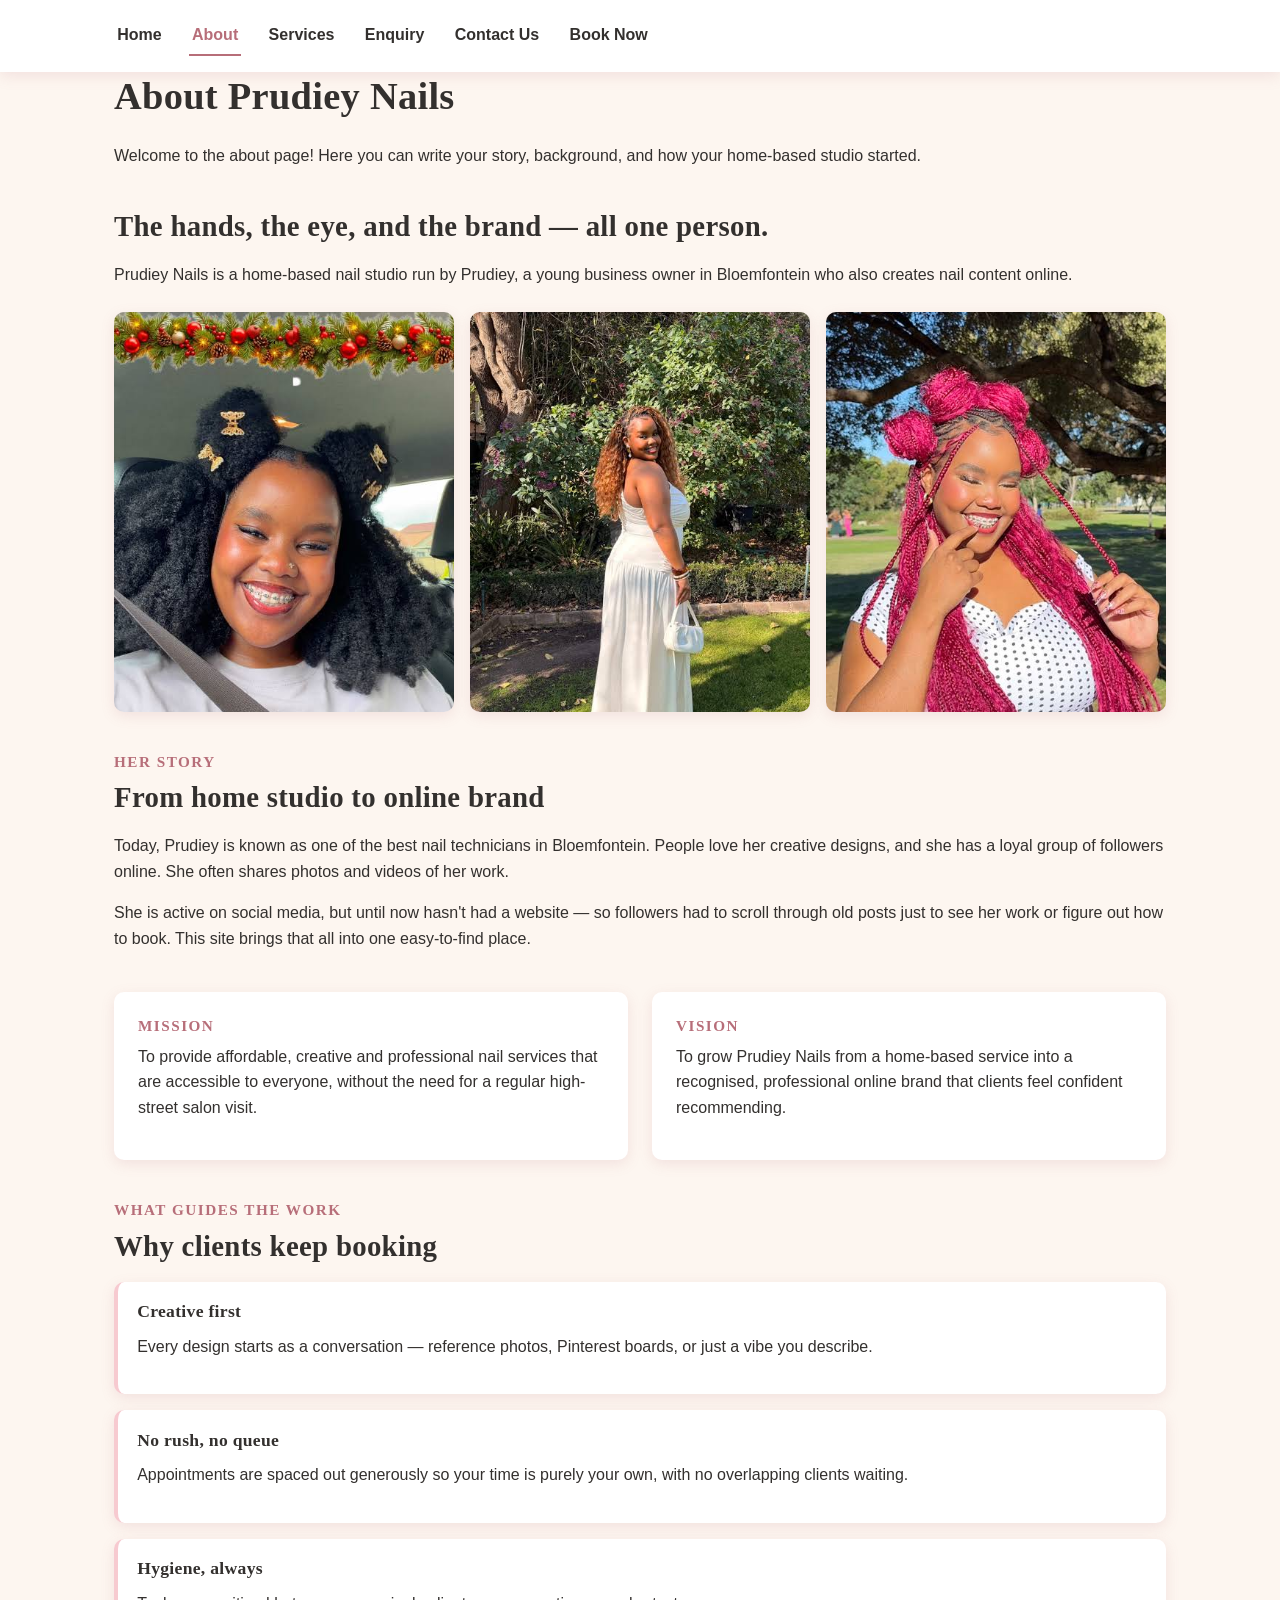
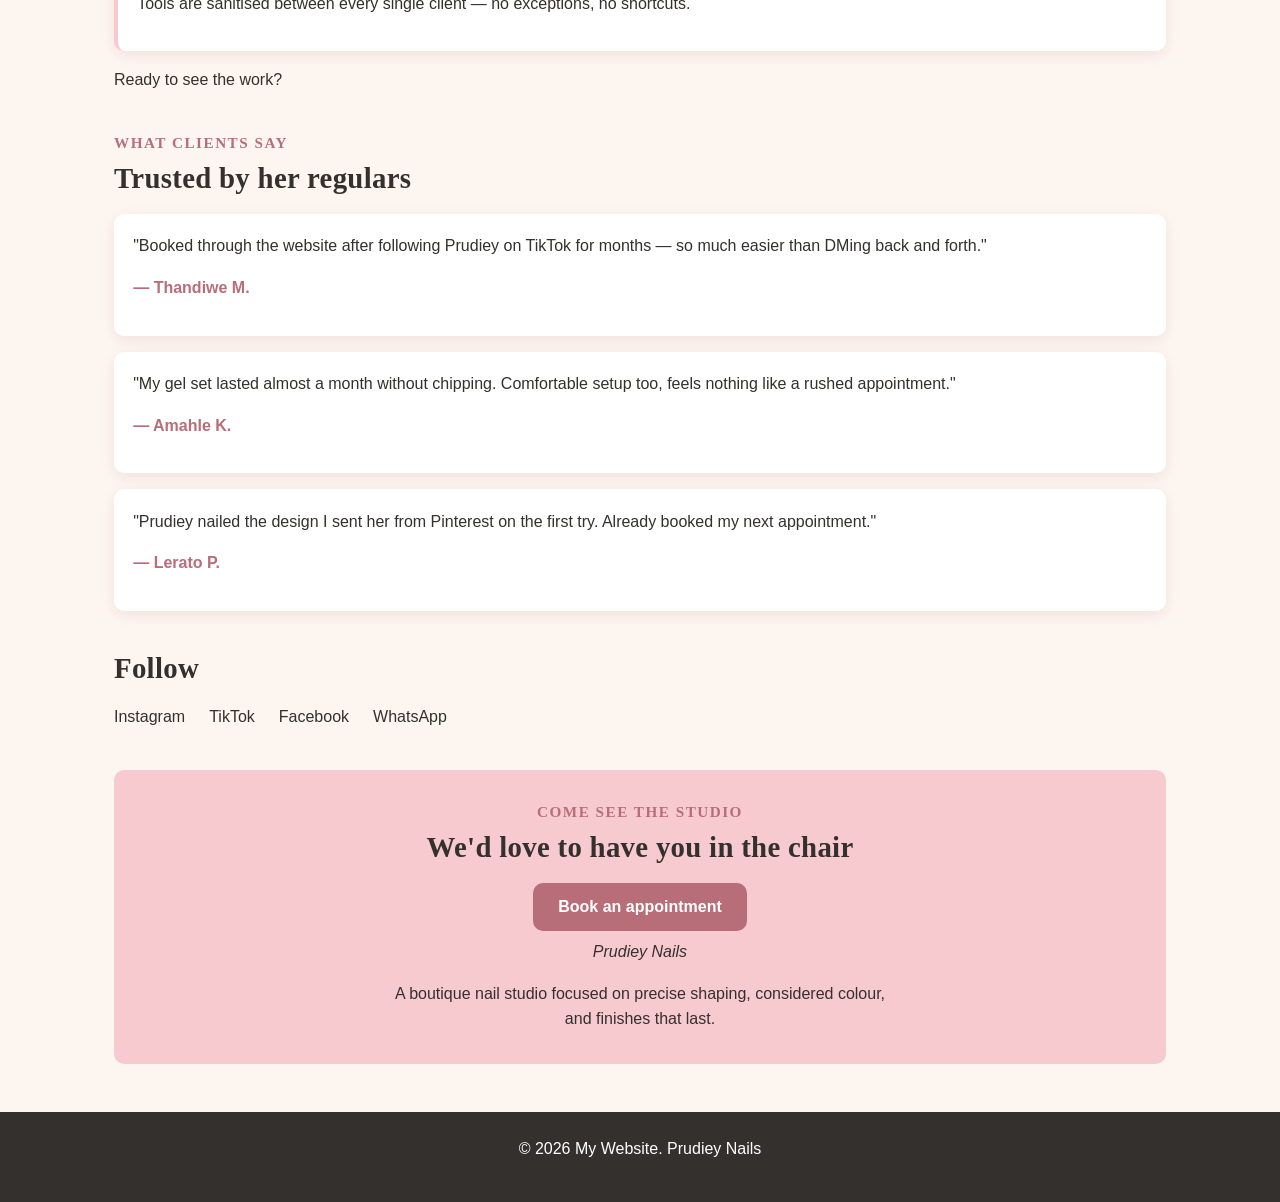
==== pages/about.html @ a1fbb533 "removed uneeded line" ====
<!DOCTYPE html>
<html lang="en">
<head>
    <meta charset="UTF-8">
    <meta name="viewport" content="width=device-width, initial-scale=1.0">
    <title>About Us - Prudiey Nails</title>
    <!-- Link to your existing style file (adjust path if your CSS is up one folder level) -->
    <link rel="stylesheet" href="../css/style.css"> 
</head>
<body>

    <header>
        <nav>
            <button id="menu-btn">Menu</button>
            <div class="nav-links" id="nav-links">
                <a href="../index.html">Home</a>
                <a href="about.html">About</a>
                <a href="services.html">Services</a>
                <a href="enquiry.html">Enquiry</a>
                <a href="contact.html">Contact Us</a>
                <a href="enquiry.html">Book Now</a>
            </div>
        </nav>
    </header>

    <main class="container">
        <section>
            <h1>About Prudiey Nails</h1>
            <p>Welcome to the about page! Here you can write your story, background, and how your home-based studio started.</p>
            <!-- Brand Introduction Header -->
            <div class="brand-intro">
                <h2>The hands, the eye, and the brand &mdash; all one person.</h2>
                <p class="intro-lead">Prudiey Nails is a home-based nail studio run by Prudiey, a young business owner 
                    in Bloemfontein who also creates nail content online.</p>
                <!-- Side-by-Side Images -->
            <!-- Three Side-by-Side Images -->
            <div class="three-image-gallery">
                <img src="../images/images (1).jpg" alt="Prudiey Nails close up portrait">
                <img src="../images/images (3).jpg" alt="Full length portrait outfit">
                <img src="../images/images (4).jpg" alt="Close-up of Prudiey's nail art design">
            </div>

            <!-- Brand Story & History -->
            <div class="brand-story">
                <h3>Her story</h3>
                <h2>From home studio to online brand</h2>
                <p>Today, Prudiey is known as one of the best nail technicians in Bloemfontein. People love her creative designs, 
                    and she has a loyal group of followers online. She often shares photos and videos of her work.</p>
                <p>She is active on social media, but until now hasn't had a website &mdash; so followers had to scroll through 
                    old posts just to see her work or figure out how to book. This site brings that all into one easy-to-find place.</p>
            </div>

            <!-- Mission and Vision Statements -->
            <div class="mission-vision">
                <div class="statement-item">
                    <h3>Mission</h3>
                    <p>To provide affordable, creative and professional nail services that are accessible to everyone, without the 
                        need for a regular high-street salon visit.</p>
                </div>
                
                <div class="statement-item">
                    <h3>Vision</h3>
                    <p>To grow Prudiey Nails from a home-based service into a recognised, professional online brand that clients 
                        feel confident recommending.</p>
                </div>
            </div>

            <!-- Work Principles & Core Values -->
            <div class="brand-values">
                <h3>What guides the work</h3>
                <h2>Why clients keep booking</h2>

                <div class="value-item">
                    <h4>Creative first</h4>
                    <p>Every design starts as a conversation &mdash; reference photos, Pinterest boards, or just a vibe you describe.</p>
                </div>

                <div class="value-item">
                    <h4>No rush, no queue</h4>
                    <p> Appointments are spaced out generously so your time is purely your own, with no overlapping clients waiting.</p>
                </div>

                <div class="value-item">
                    <h4>Hygiene, always</h4>
                    <p>Tools are sanitised between every single client &mdash; no exceptions, no shortcuts.</p>
                </div>

                <!-- Footer Navigation Link -->
                <div class="gallery-redirect">
                    <p>Ready to see the work?</p>
                </div>
            </div>
            </div>
            <!-- Testimonials Section -->
            <div class="testimonials-section">
                <h3>What clients say</h3>
                <h2>Trusted by her regulars</h2>

                <div class="review-item">
                    <p class="review-text">"Booked through the website after following Prudiey on TikTok for months &mdash; so much 
                        easier than DMing back and forth."</p>
                    <p class="review-author">&mdash; Thandiwe M.</p>
                </div>

                <div class="review-item">
                    <p class="review-text">"My gel set lasted almost a month without chipping. Comfortable setup too, feels nothing 
                        like a rushed appointment."</p>
                    <p class="review-author">&mdash; Amahle K.</p>
                </div>

                <div class="review-item">
                    <p class="review-text">"Prudiey nailed the design I sent her from Pinterest on the first try. Already booked my 
                        next appointment."</p>
                    <p class="review-author">&mdash; Lerato P.</p>
                </div>
            </div>
                <!-- Social Media Follow Section -->
            <div class="follow-section">
                <h2>Follow</h2>
                <ul>
                    <a href="https://instagram.com" target="_blank">Instagram</a>
                    <a href="https://tiktok.com" target="_blank">TikTok</a>
                    <a href="https://facebook.com" target="_blank">Facebook</a>
                    <a href="https://whatsapp.com" target="_blank">WhatsApp</a>
                </ul>
            </div>

            <!-- Studio Invitation Banner -->
            <div class="studio-invite-section">
                <h3>Come see the studio</h3>
                <h2>We'd love to have you in the chair</h2>
                <a href="enquiry.html" class="inline-link">Book an appointment</a>
                <p class="brand-signature">Prudiey Nails</p>
                <p class="studio-description">A boutique nail studio focused on precise shaping, considered colour, and finishes that 
                    last.</p>
            </div>
        </section>
    </main>

    <!-- Include your script file at the bottom to keep the menu toggle active -->
     <script src="../js/script.js"></script>
    <footer>
        <p>&copy; 2026 My Website. Prudiey Nails</p>
    </footer>
</body>
</html> 
---- css/style.css ----
/* ============================================================
   PRUDIEY NAILS — MAIN STYLESHEET
   Colour scheme: blush pink, rose gold, cream/white, charcoal
   ============================================================ */

/* ---------- CSS Reset ---------- */
*, *::before, *::after {
  box-sizing: border-box;
  margin: 0;
  padding: 0;
}

img { max-width: 100%; display: block; }
a { text-decoration: none; color: inherit; }
ul { list-style: none; }
button { font: inherit; cursor: pointer; border: none; }

/* ---------- Base / Root Variables ---------- */
:root {
  --blush-pink: #f7cad0;
  --rose-gold: #b76e79;
  --cream: #fdf6f0;
  --charcoal: #33302e;
  --white: #ffffff;

  --font-heading: 'Playfair Display', Georgia, serif;
  --font-body: 'Lato', 'Open Sans', Arial, sans-serif;

  --radius: 10px;
  --shadow-soft: 0 4px 14px rgba(183, 110, 121, 0.15);
}

body {
  font-family: var(--font-body);
  font-size: 1rem;
  line-height: 1.6;
  color: var(--charcoal);
  background-color: var(--cream);
}

h1, h2, h3, h4 {
  font-family: var(--font-heading);
  font-weight: 700;
  line-height: 1.25;
  color: var(--charcoal);
  letter-spacing: 0.3px;
  margin-bottom: 0.6em;
}

h1 { font-size: 2.4rem; }
h2 { font-size: 1.8rem; }
h3 { font-size: 1.3rem; color: var(--rose-gold); text-transform: uppercase; letter-spacing: 1.5px; font-size: 0.95rem; }
h4 { font-size: 1.1rem; }

p { margin-bottom: 1em; }

.container {
  width: 100%;
  max-width: 1100px;
  margin: 0 auto;
  padding: 0 1.5rem;
}

/* ---------- Header / Nav ---------- */
header {
  background-color: var(--white);
  box-shadow: var(--shadow-soft);
  position: sticky;
  top: 0;
  z-index: 100;
}

nav {
  display: flex;
  align-items: center;
  justify-content: space-between;
  padding: 1rem 1.5rem;
  max-width: 1100px;
  margin: 0 auto;
}

#menu-btn {
  display: none;
  background-color: var(--rose-gold);
  color: var(--white);
  padding: 0.5rem 1rem;
  border-radius: var(--radius);
}

#menu-btn:hover,
#menu-btn:focus { background-color: var(--charcoal); }

.nav-links {
  display: flex;
  gap: 1.5rem;
  flex-wrap: wrap;
}

.nav-links a {
  font-weight: 600;
  padding: 0.4rem 0.2rem;
  border-bottom: 2px solid transparent;
  transition: border-color 0.2s ease, color 0.2s ease;
}

.nav-links a:hover,
.nav-links a:focus,
.nav-links a[aria-current="page"] {
  color: var(--rose-gold);
  border-bottom-color: var(--rose-gold);
}

/* ---------- Buttons / CTAs ---------- */
.cta-btn, .cta-link, .inline-link, .contact-link, .submit-btn {
  display: inline-block;
  background-color: var(--rose-gold);
  color: var(--white);
  padding: 0.7rem 1.6rem;
  border-radius: var(--radius);
  font-weight: 600;
  transition: background-color 0.2s ease, transform 0.15s ease;
}

.cta-btn:hover, .cta-link:hover, .inline-link:hover,
.contact-link:hover, .submit-btn:hover {
  background-color: var(--charcoal);
  transform: translateY(-2px);
}

.cta-btn:active, .cta-link:active, .submit-btn:active { transform: translateY(0); }

/* ---------- Hero (index.html) ---------- */
.hero-title {
  font-size: 2.6rem;
  margin-top: 1.5rem;
}

/* ---------- Image Galleries (grid layout) ---------- */
.image-gallery,
.three-image-gallery {
  display: grid;
  grid-template-columns: repeat(3, 1fr);
  gap: 1rem;
  margin: 1.5rem 0;
}

.image-gallery img,
.three-image-gallery img {
  height: 400px; /* forces them all to be the exact same heaight */
  object-fit: cover; /* magic tricks the images perfectly without stretching them*/
  border-radius: 8px; /* Optional: gives them a nice clean rounded corner */
  border-radius: var(--radius);
  box-shadow: var(--shadow-soft);
  object-fit: cover;
  aspect-ratio: 1 / 1;
}

/* ---------- Feature / Value sections (flexbox) ---------- */
.features-section,
.brand-values {
  margin: 2.5rem 0;
}

.feature-item,
.value-item {
  background-color: var(--white);
  border-left: 4px solid var(--blush-pink);
  padding: 1.2rem;
  border-radius: var(--radius);
  margin-bottom: 1rem;
  box-shadow: var(--shadow-soft);
}

/* ---------- Booking / Studio invite banners ---------- */
.booking-cta-section,
.studio-invite-section,
.direct-contact-section {
  background-color: var(--blush-pink);
  padding: 2rem;
  border-radius: var(--radius);
  text-align: center;
  margin: 2.5rem 0;
}

.brand-signature { font-style: italic; margin-top: 0.5rem; }
.studio-description { max-width: 500px; margin: 0.5rem auto 0; }

/* ---------- About page sections ---------- */
.brand-intro, .brand-story, .mission-vision, .testimonials-section, .follow-section {
  margin: 2.5rem 0;
}

.mission-vision {
  display: grid;
  grid-template-columns: repeat(2, 1fr);
  gap: 1.5rem;
}

.statement-item {
  background-color: var(--white);
  padding: 1.5rem;
  border-radius: var(--radius);
  box-shadow: var(--shadow-soft);
}

.review-item {
  background-color: var(--white);
  padding: 1.2rem;
  border-radius: var(--radius);
  margin-bottom: 1rem;
  box-shadow: var(--shadow-soft);
}

.review-author { color: var(--rose-gold); font-weight: 600; margin-top: 0.5rem; }

.follow-section ul {
  display: flex;
  gap: 1.5rem;
  flex-wrap: wrap;
}

.follow-section a:hover { color: var(--rose-gold); }

/* ---------- Services page ---------- */
.service-category { margin-bottom: 2.5rem; }

.service-item {
  display: flex;
  justify-content: space-between;
  align-items: center;
  background-color: var(--white);
  padding: 1rem 1.2rem;
  border-radius: var(--radius);
  box-shadow: var(--shadow-soft);
  margin-bottom: 0.8rem;
  transition: transform 0.15s ease;
}

.service-item:hover { transform: translateX(4px); }

.price {
  font-weight: 700;
  color: var(--rose-gold);
  white-space: nowrap;
  margin-left: 1rem;
}

.pricing-notice {
  font-size: 0.85rem;
  color: #777;
  font-style: italic;
}

/* ---------- Contact page ---------- */
.contact-details {
  display: grid;
  grid-template-columns: repeat(3, 1fr);
  gap: 1.2rem;
  margin: 1.5rem 0 2.5rem;
}

.info-block {
  background-color: var(--white);
  padding: 1.2rem;
  border-radius: var(--radius);
  box-shadow: var(--shadow-soft);
}

.map-container {
  margin-bottom: 2rem;
}

.location-section {
  display: flex;
  flex-wrap: wrap;
  gap: 1.5rem;
}

.map-container {
  flex: 1;
  min-width: 280px;
}

.map-container iframe {
  width: 100%;
  height: 350px;
  border-radius: var(--radius);
  margin-top: 0.5rem;
}

.map-label { font-weight: 600; color: var(--rose-gold); }

/* ---------- Forms (enquiry + contact quick form) ---------- */
.enquiry-form,
.quick-form {
  background-color: var(--white);
  padding: 2rem;
  border-radius: var(--radius);
  box-shadow: var(--shadow-soft);
  max-width: 600px;
}

.form-group {
  margin-bottom: 1.2rem;
  display: flex;
  flex-direction: column;
  gap: 0.4rem;
}

.form-group label { font-weight: 600; font-size: 0.9rem; }

.form-group input,
.form-group select,
.form-group textarea {
  padding: 0.6rem 0.8rem;
  border: 1px solid #ddd;
  border-radius: 6px;
  font-family: var(--font-body);
  font-size: 1rem;
  transition: border-color 0.2s ease;
}

.form-group input:focus,
.form-group select:focus,
.form-group textarea:focus {
  outline: none;
  border-color: var(--rose-gold);
}

.form-notice {
  font-size: 0.85rem;
  color: #777;
  font-style: italic;
  margin-top: 1rem;
}

/* ---------- Footer ---------- */
footer {
  background-color: var(--charcoal);
  color: var(--white);
  text-align: center;
  padding: 1.5rem;
  margin-top: 3rem;
}

/* ============================================================
   RESPONSIVE BREAKPOINTS
   Desktop-first: styles above apply to desktop by default.
   ============================================================ */

/* ---- Tablet (max-width: 768px) ---- */
@media (max-width: 768px) {
  .container { padding: 0 1rem; }

  h1 { font-size: 2rem; }
  h2 { font-size: 1.5rem; }

  .image-gallery,
  .three-image-gallery,
  .mission-vision,
  .contact-details {
    grid-template-columns: repeat(2, 1fr);
  }

  .service-item {
    flex-direction: column;
    align-items: flex-start;
    gap: 0.4rem;
  }

  .price { margin-left: 0; }
}

/* ---- Mobile (max-width: 480px) ---- */
@media (max-width: 480px) {
  #menu-btn { display: block; }

  .nav-links {
    display: none;
    flex-direction: column;
    width: 100%;
    gap: 0;
    background-color: var(--white);
    position: absolute;
    top: 100%;
    left: 0;
    padding: 1rem 1.5rem;
    box-shadow: var(--shadow-soft);
  }

  .nav-links.open { display: flex; }

  .nav-links a { padding: 0.7rem 0; border-bottom: 1px solid #f0f0f0; }

  h1 { font-size: 1.7rem; }
  h2 { font-size: 1.3rem; }

  .image-gallery,
  .three-image-gallery,
  .mission-vision,
  .contact-details {
    grid-template-columns: 1fr;
  }

  .enquiry-form,
  .quick-form {
    padding: 1.2rem;
  }

  .booking-cta-section,
  .studio-invite-section,
  .direct-contact-section {
    padding: 1.5rem;
  }
}

/* force the image gallery grid to all neatly */
.image-gallery {
  display: flex;
  gap: 20px;
  justify-content: center;
  align-items: center;
  flex-wrap: wrap; /*allowes images to stack neatyly on smaller mobile screens*/
}

/*forces all images/pictures to be the exact same size and crop cleanly*/
.image-gallery img,
.image-gallery picture img {
  width: 100%;
  max-width: 300px;  /*sets a uniform maximum width for each card*/
  height: 400px; /* forces them all to be the exact same heaight */
  object-fit: cover; /* magic tricks the images perfectly without stretching them*/
  border-radius: 8px; /* Optional: gives them a nice clean rounded corner */
}
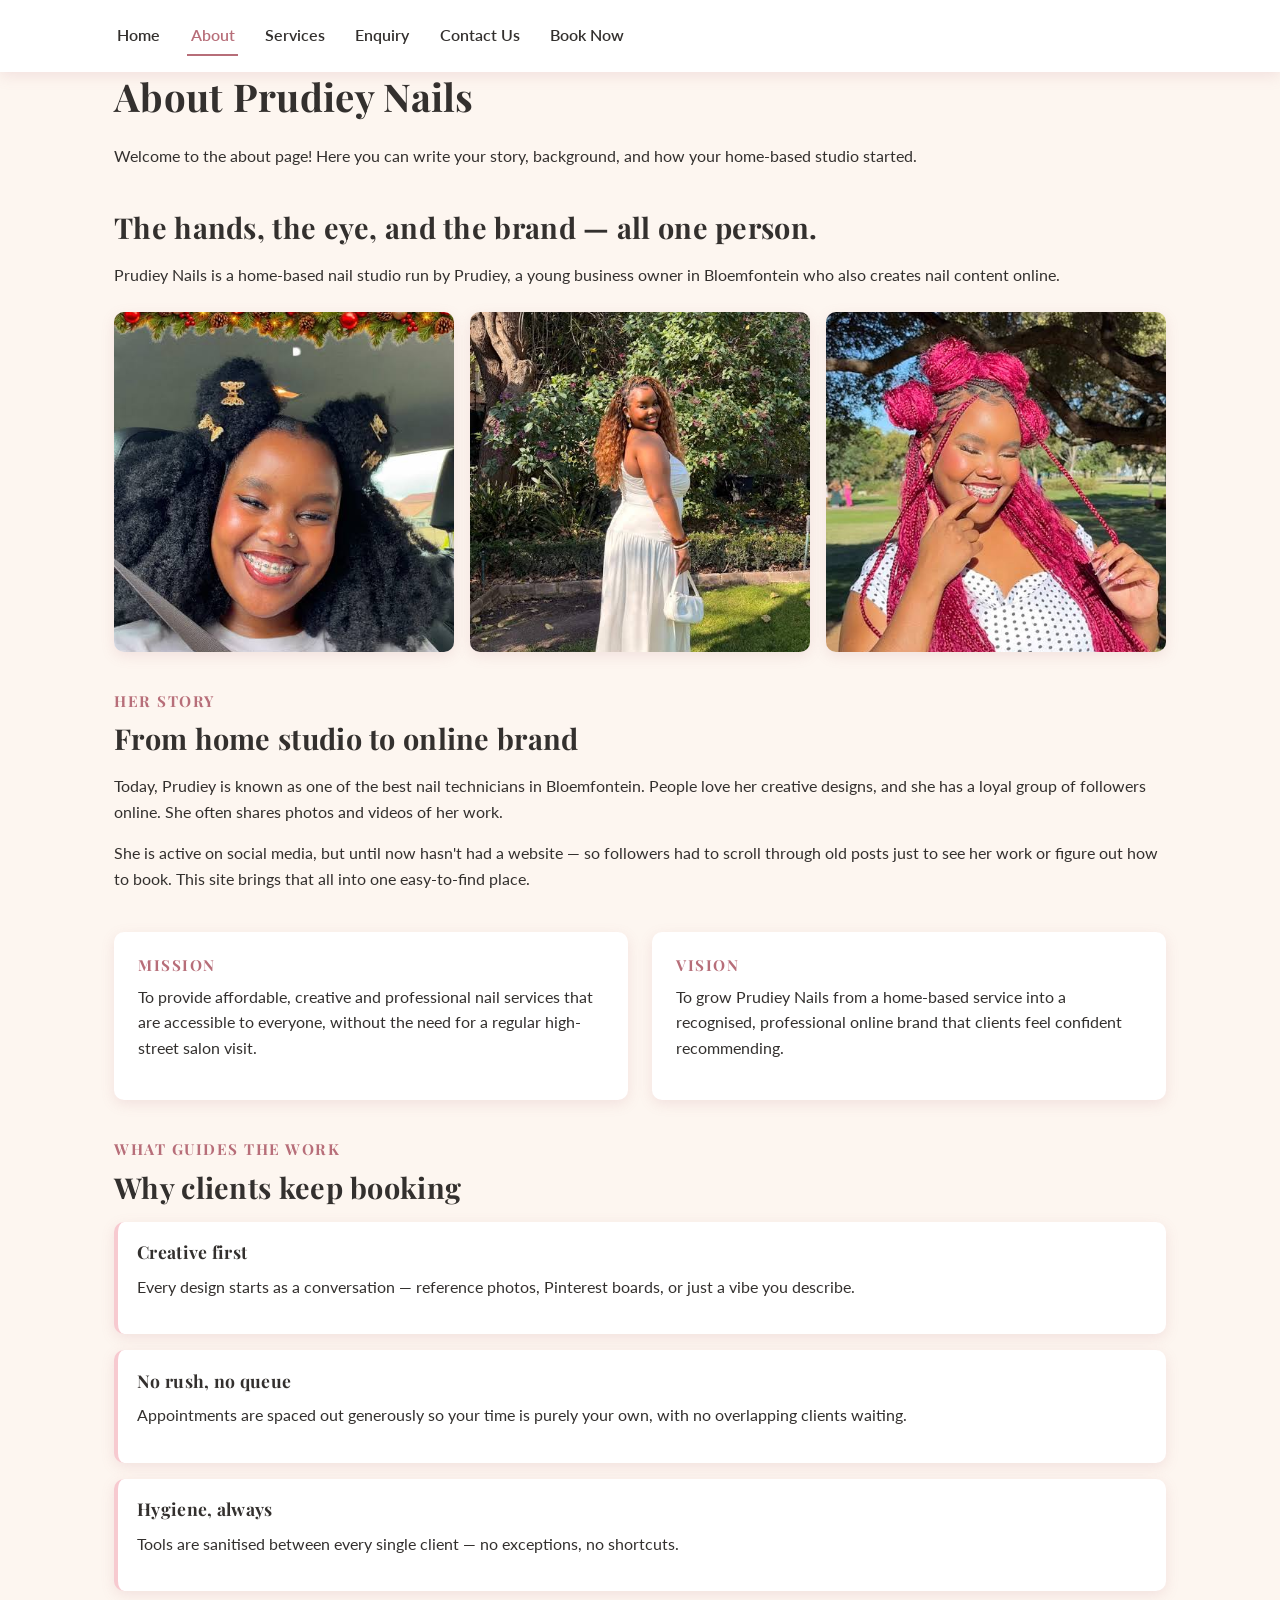
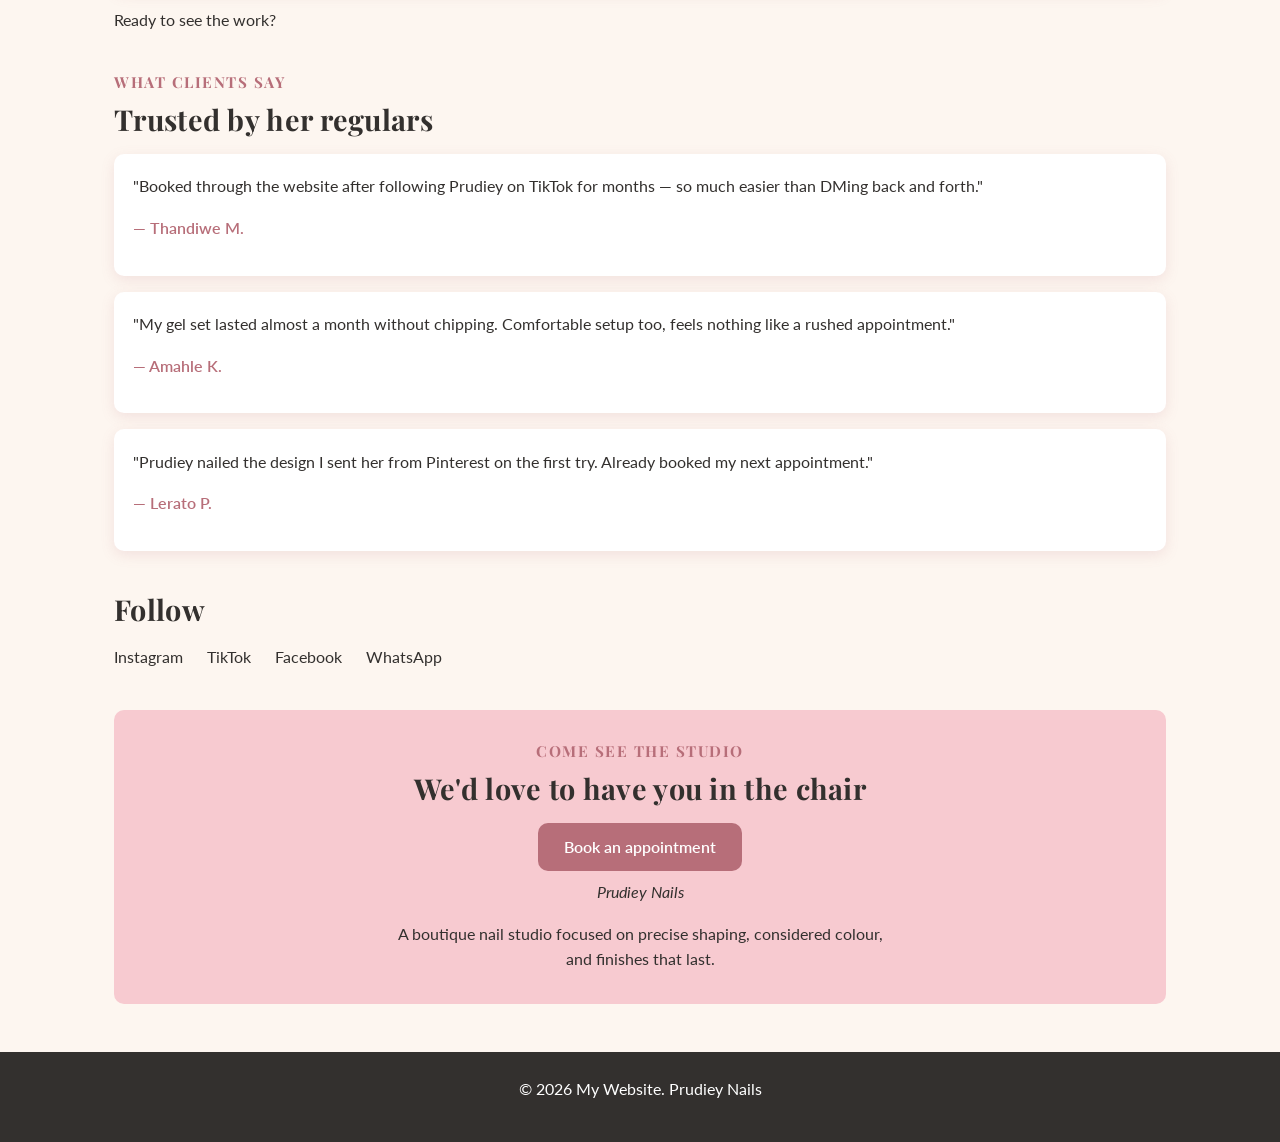
==== commit bc6396ef: "Add optimised title tags, meta descriptions and meta keywords to all pages" ====
--- a/pages/about.html
+++ b/pages/about.html
@@ -3,7 +3,9 @@
 <head>
     <meta charset="UTF-8">
     <meta name="viewport" content="width=device-width, initial-scale=1.0">
-    <title>About Us - Prudiey Nails</title>
+    <title>About Prudiey Nails | Bloemfontein Nail Technician</title>
+    <meta name="description" content="Meet Prudiey, the Bloemfontein nail technician behind Prudiey Nails. Read her story, mission, values and what clients say about her creative nail work.">
+    <meta name="keywords" content="about Prudiey Nails, Bloemfontein nail technician, home-based nail studio, nail technician reviews, nail art">
     <!-- Link to your existing style file (adjust path if your CSS is up one folder level) -->
     <link rel="stylesheet" href="../css/style.css"> 
 </head>
--- a/css/style.css
+++ b/css/style.css
@@ -1,3 +1,4 @@
+@import url('https://fonts.googleapis.com/css2?family=Lato:wght@400;700&family=Playfair+Display:wght@700&display=swap');
 /* ============================================================
    PRUDIEY NAILS — MAIN STYLESHEET
    Colour scheme: blush pink, rose gold, cream/white, charcoal
@@ -136,7 +137,6 @@
 }
 
 /* ---------- Image Galleries (grid layout) ---------- */
-.image-gallery,
 .three-image-gallery {
   display: grid;
   grid-template-columns: repeat(3, 1fr);
@@ -144,11 +144,7 @@
   margin: 1.5rem 0;
 }
 
-.image-gallery img,
 .three-image-gallery img {
-  height: 400px; /* forces them all to be the exact same heaight */
-  object-fit: cover; /* magic tricks the images perfectly without stretching them*/
-  border-radius: 8px; /* Optional: gives them a nice clean rounded corner */
   border-radius: var(--radius);
   box-shadow: var(--shadow-soft);
   object-fit: cover;
@@ -264,28 +260,6 @@
   padding: 1.2rem;
   border-radius: var(--radius);
   box-shadow: var(--shadow-soft);
-}
-
-.map-container {
-  margin-bottom: 2rem;
-}
-
-.location-section {
-  display: flex;
-  flex-wrap: wrap;
-  gap: 1.5rem;
-}
-
-.map-container {
-  flex: 1;
-  min-width: 280px;
-}
-
-.map-container iframe {
-  width: 100%;
-  height: 350px;
-  border-radius: var(--radius);
-  margin-top: 0.5rem;
 }
 
 .map-label { font-weight: 600; color: var(--rose-gold); }
@@ -342,77 +316,54 @@
   padding: 1.5rem;
   margin-top: 3rem;
 }
+/* ---------- Form validation messages ---------- */
+.field-error {
+  margin: 0;
+  font-size: 0.85rem;
+  font-weight: 600;
+  color: #b3261e;
+}
+
+.form-group input[aria-invalid="true"],
+.form-group select[aria-invalid="true"],
+.form-group textarea[aria-invalid="true"] {
+  border-color: #b3261e;
+}
+/* ---------- Button while a form is sending ---------- */
+.submit-btn:disabled {
+  opacity: 0.6;
+  cursor: not-allowed;
+  transform: none;
+}
+/* ---------- Services search, filter and sort ---------- */
+.service-controls {
+  display: grid;
+  grid-template-columns: 2fr 1fr 1fr;
+  gap: 1rem;
+  background-color: var(--white);
+  padding: 1.2rem;
+  border-radius: var(--radius);
+  box-shadow: var(--shadow-soft);
+  margin-bottom: 1rem;
+}
+
+.service-controls .form-group { margin-bottom: 0; }
+
+.service-status {
+  font-size: 0.9rem;
+  font-style: italic;
+  color: #777;
+  margin-bottom: 1.5rem;
+}
+
+/* display:flex on .service-item would otherwise override the hidden attribute */
+.service-item[hidden],
+.service-category[hidden] { display: none; }
 
 /* ============================================================
    RESPONSIVE BREAKPOINTS
    Desktop-first: styles above apply to desktop by default.
    ============================================================ */
-
-/* ---- Tablet (max-width: 768px) ---- */
-@media (max-width: 768px) {
-  .container { padding: 0 1rem; }
-
-  h1 { font-size: 2rem; }
-  h2 { font-size: 1.5rem; }
-
-  .image-gallery,
-  .three-image-gallery,
-  .mission-vision,
-  .contact-details {
-    grid-template-columns: repeat(2, 1fr);
-  }
-
-  .service-item {
-    flex-direction: column;
-    align-items: flex-start;
-    gap: 0.4rem;
-  }
-
-  .price { margin-left: 0; }
-}
-
-/* ---- Mobile (max-width: 480px) ---- */
-@media (max-width: 480px) {
-  #menu-btn { display: block; }
-
-  .nav-links {
-    display: none;
-    flex-direction: column;
-    width: 100%;
-    gap: 0;
-    background-color: var(--white);
-    position: absolute;
-    top: 100%;
-    left: 0;
-    padding: 1rem 1.5rem;
-    box-shadow: var(--shadow-soft);
-  }
-
-  .nav-links.open { display: flex; }
-
-  .nav-links a { padding: 0.7rem 0; border-bottom: 1px solid #f0f0f0; }
-
-  h1 { font-size: 1.7rem; }
-  h2 { font-size: 1.3rem; }
-
-  .image-gallery,
-  .three-image-gallery,
-  .mission-vision,
-  .contact-details {
-    grid-template-columns: 1fr;
-  }
-
-  .enquiry-form,
-  .quick-form {
-    padding: 1.2rem;
-  }
-
-  .booking-cta-section,
-  .studio-invite-section,
-  .direct-contact-section {
-    padding: 1.5rem;
-  }
-}
 
 /* force the image gallery grid to all neatly */
 .image-gallery {
@@ -431,4 +382,145 @@
   height: 400px; /* forces them all to be the exact same heaight */
   object-fit: cover; /* magic tricks the images perfectly without stretching them*/
   border-radius: 8px; /* Optional: gives them a nice clean rounded corner */
+}
+
+.booking-response {
+  background-color: var(--white);
+  border-left: 4px solid var(--rose-gold);
+  border-radius: var(--radius);
+  padding: 1.2rem;
+  margin-top: 1rem;
+  box-shadow: var(--shadow-soft);
+}
+
+.booking-response p {
+  margin-bottom: 0.5rem;
+}
+
+.booking-response p:last-child {
+  margin-bottom: 0;
+}
+
+.site-title { font-family: var(--font-heading); font-weight: 700; font-size: 1.4rem; text-align: center; padding-top: 0.8rem; margin-bottom: 0; }
+.info-block h2 { font-family: var(--font-heading); font-size: 1.1rem; margin-bottom: 0.4em; }
+
+/* ---------- Gallery lightbox ---------- */
+.image-gallery img,
+.three-image-gallery img { cursor: zoom-in; }
+
+.lightbox {
+  position: fixed;
+  inset: 0;
+  display: flex;
+  align-items: center;
+  justify-content: center;
+  padding: 1.5rem;
+  background-color: rgba(51, 48, 46, 0.9);
+  z-index: 200;
+  animation: lightbox-fade 0.25s ease;
+}
+
+/* display:flex above would otherwise override the hidden attribute */
+.lightbox[hidden] { display: none; }
+
+.lightbox img {
+  max-width: 100%;
+  max-height: 90vh;
+  width: auto;
+  height: auto;
+  border-radius: var(--radius);
+  box-shadow: var(--shadow-soft);
+}
+
+.lightbox-close {
+  position: absolute;
+  top: 1rem;
+  right: 1.2rem;
+  width: 2.5rem;
+  height: 2.5rem;
+  font-size: 1.6rem;
+  line-height: 1;
+  color: var(--white);
+  background-color: var(--rose-gold);
+  border-radius: 50%;
+  transition: background-color 0.2s ease;
+}
+
+.lightbox-close:hover,
+.lightbox-close:focus { background-color: var(--charcoal); }
+
+@keyframes lightbox-fade {
+  from { opacity: 0; }
+  to   { opacity: 1; }
+}
+/* ---------- Interactive service-area map ---------- */
+.service-map {
+  position: relative;
+  z-index: 0; /* keeps the map's layers underneath the sticky header */
+  width: 100%;
+  height: 400px;
+  margin-bottom: 1.5rem;
+  border-radius: var(--radius);
+  box-shadow: var(--shadow-soft);
+}
+
+.service-map[hidden] { display: none; }
+
+.map-controls {
+  display: flex;
+  flex-wrap: wrap;
+  gap: 0.6rem;
+  margin: 1rem 0;
+}
+
+/* ============================================================
+   RESPONSIVE BREAKPOINTS (must stay at the bottom of the file)
+   ============================================================ */
+
+/* Tablet: 768px and below */
+@media (max-width: 768px) {
+  #menu-btn { display: block; }
+
+  nav { flex-wrap: wrap; }
+
+  .nav-links {
+    display: none;
+    flex-direction: column;
+    width: 100%;
+    gap: 0.5rem;
+    padding-top: 1rem;
+  }
+
+  .nav-links.open { display: flex; }
+
+  .contact-details,
+  .three-image-gallery { grid-template-columns: repeat(2, 1fr); }
+
+  .mission-vision { grid-template-columns: 1fr; }
+
+  iframe { width: 100%; height: 300px; }
+  .service-controls { grid-template-columns: 1fr; }
+}
+
+/* Mobile: 480px and below */
+@media (max-width: 480px) {
+  h1, .hero-title { font-size: 1.8rem; }
+  h2 { font-size: 1.4rem; }
+
+  .contact-details,
+  .three-image-gallery { grid-template-columns: 1fr; }
+
+  .service-item {
+    flex-direction: column;
+    align-items: flex-start;
+    gap: 0.4rem;
+  }
+  .price { margin-left: 0; }
+
+  .enquiry-form,
+  .quick-form,
+  .booking-cta-section,
+  .studio-invite-section,
+  .direct-contact-section { padding: 1.2rem; }
+  .service-map { height: 300px; }
 }
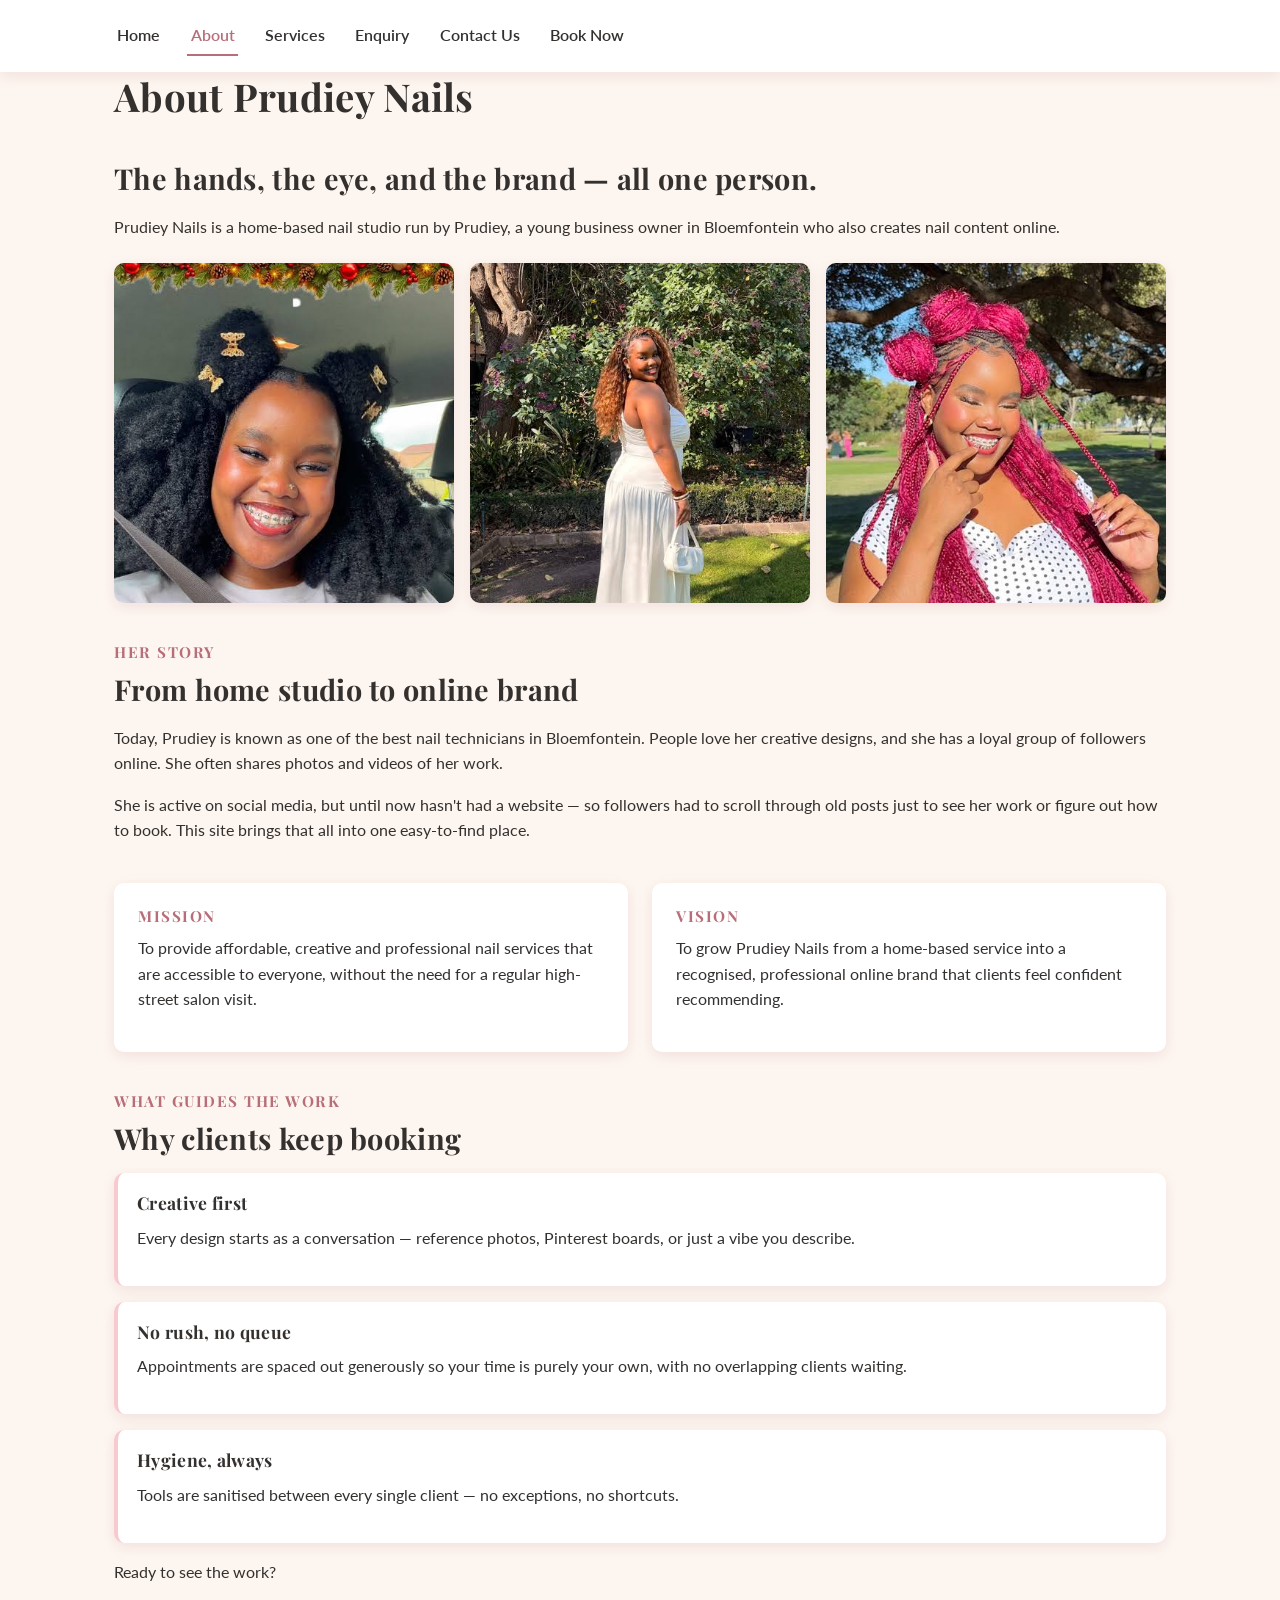
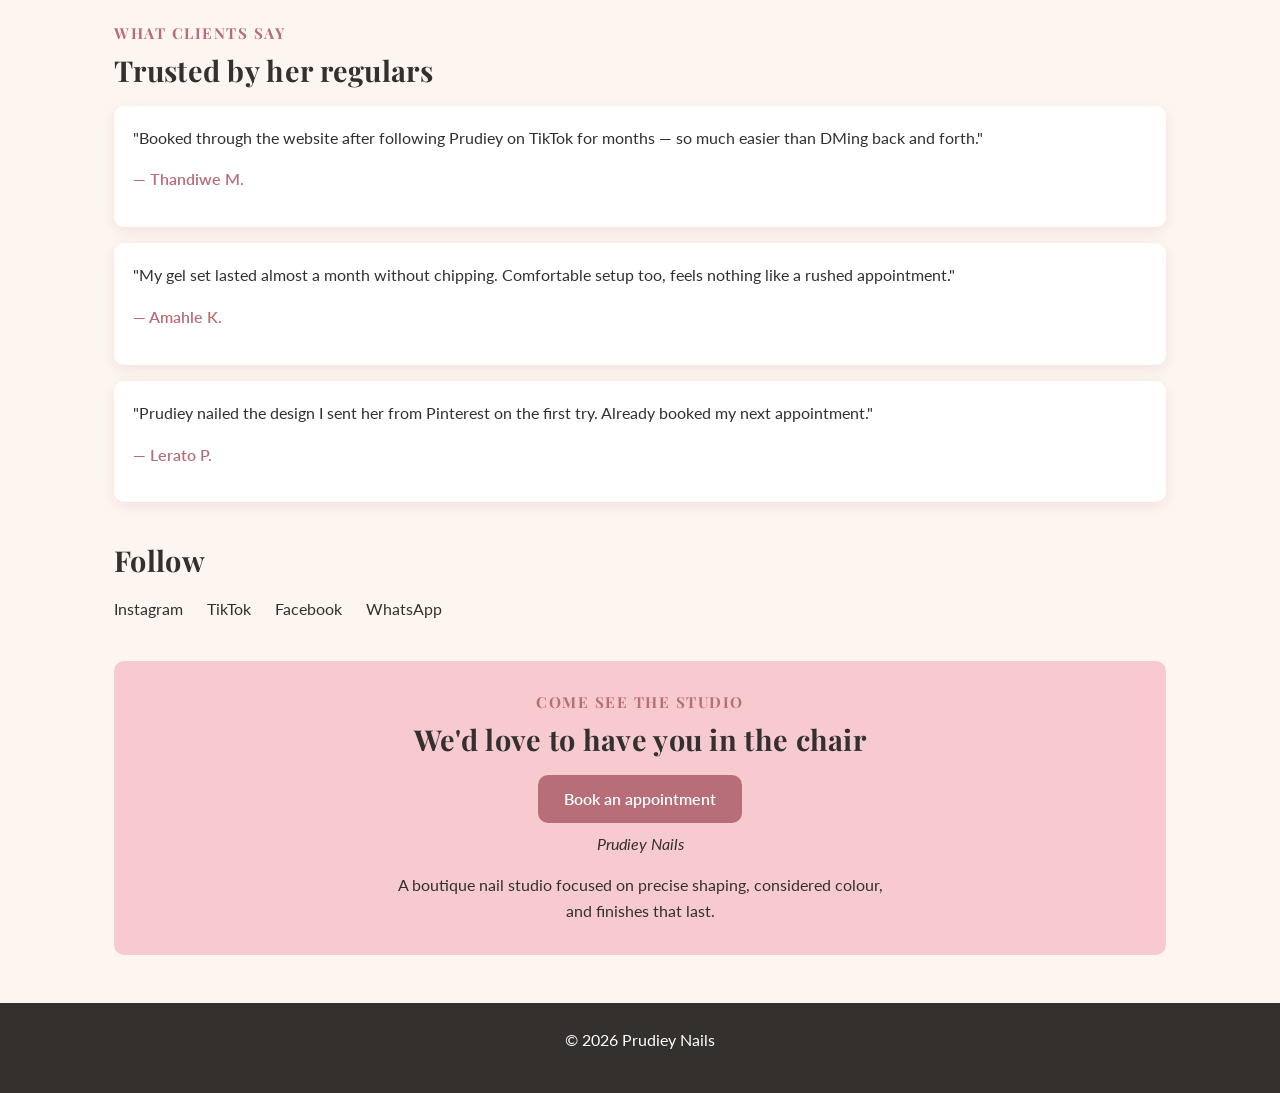
==== commit e6c50a8c: "Remove placeholder text, standardise footers and fix enquiry notice wording" ====
--- a/pages/about.html
+++ b/pages/about.html
@@ -28,7 +28,6 @@
     <main class="container">
         <section>
             <h1>About Prudiey Nails</h1>
-            <p>Welcome to the about page! Here you can write your story, background, and how your home-based studio started.</p>
             <!-- Brand Introduction Header -->
             <div class="brand-intro">
                 <h2>The hands, the eye, and the brand &mdash; all one person.</h2>
@@ -37,9 +36,9 @@
                 <!-- Side-by-Side Images -->
             <!-- Three Side-by-Side Images -->
             <div class="three-image-gallery">
-                <img src="../images/images (1).jpg" alt="Prudiey Nails close up portrait">
-                <img src="../images/images (3).jpg" alt="Full length portrait outfit">
-                <img src="../images/images (4).jpg" alt="Close-up of Prudiey's nail art design">
+                <img loading="lazy" src="../images/images (1).jpg" alt="Prudiey Nails close up portrait">
+                <img loading="lazy" src="../images/images (3).jpg" alt="Full length portrait outfit">
+                <img loading="lazy" src="../images/images (4).jpg" alt="Close-up of Prudiey's nail art design">
             </div>
 
             <!-- Brand Story & History -->
@@ -116,14 +115,14 @@
                     <p class="review-author">&mdash; Lerato P.</p>
                 </div>
             </div>
-                <!-- Social Media Follow Section -->
+            <!-- Social Media Follow Section -->
             <div class="follow-section">
                 <h2>Follow</h2>
                 <ul>
-                    <a href="https://instagram.com" target="_blank">Instagram</a>
-                    <a href="https://tiktok.com" target="_blank">TikTok</a>
-                    <a href="https://facebook.com" target="_blank">Facebook</a>
-                    <a href="https://whatsapp.com" target="_blank">WhatsApp</a>
+                    <li><a href="https://instagram.com" target="_blank" rel="noopener noreferrer">Instagram</a></li>
+                    <li><a href="https://tiktok.com" target="_blank" rel="noopener noreferrer">TikTok</a></li>
+                    <li><a href="https://facebook.com" target="_blank" rel="noopener noreferrer">Facebook</a></li>
+                    <li><a href="https://whatsapp.com" target="_blank" rel="noopener noreferrer">WhatsApp</a></li>
                 </ul>
             </div>
 
@@ -139,10 +138,10 @@
         </section>
     </main>
 
-    <!-- Include your script file at the bottom to keep the menu toggle active -->
-     <script src="../js/script.js"></script>
     <footer>
-        <p>&copy; 2026 My Website. Prudiey Nails</p>
+        <p>&copy; 2026 Prudiey Nails</p>
     </footer>
+
+    <script src="../js/script.js"></script>
 </body>
 </html> 
--- a/css/style.css
+++ b/css/style.css
@@ -473,6 +473,52 @@
   margin: 1rem 0;
 }
 
+/* ---------- Service details modal ---------- */
+.service-item { cursor: pointer; }
+
+.service-item:focus-visible {
+  outline: 2px solid var(--rose-gold);
+  outline-offset: 2px;
+}
+
+.service-modal {
+  position: fixed;
+  inset: 0;
+  display: flex;
+  align-items: center;
+  justify-content: center;
+  padding: 1.5rem;
+  background-color: rgba(51, 48, 46, 0.6);
+  z-index: 200;
+  animation: lightbox-fade 0.25s ease;
+}
+
+/* display:flex would otherwise override the hidden attribute */
+.service-modal[hidden] { display: none; }
+
+.service-modal-box {
+  position: relative;
+  width: 100%;
+  max-width: 440px;
+  padding: 2rem;
+  background-color: var(--cream);
+  border-radius: var(--radius);
+  box-shadow: var(--shadow-soft);
+  text-align: center;
+  animation: modal-rise 0.3s ease;
+}
+
+.modal-price {
+  font-size: 1.3rem;
+  font-weight: 700;
+  color: var(--rose-gold);
+}
+
+@keyframes modal-rise {
+  from { opacity: 0; transform: translateY(20px); }
+  to   { opacity: 1; transform: translateY(0); }
+}
+
 /* ============================================================
    RESPONSIVE BREAKPOINTS (must stay at the bottom of the file)
    ============================================================ */
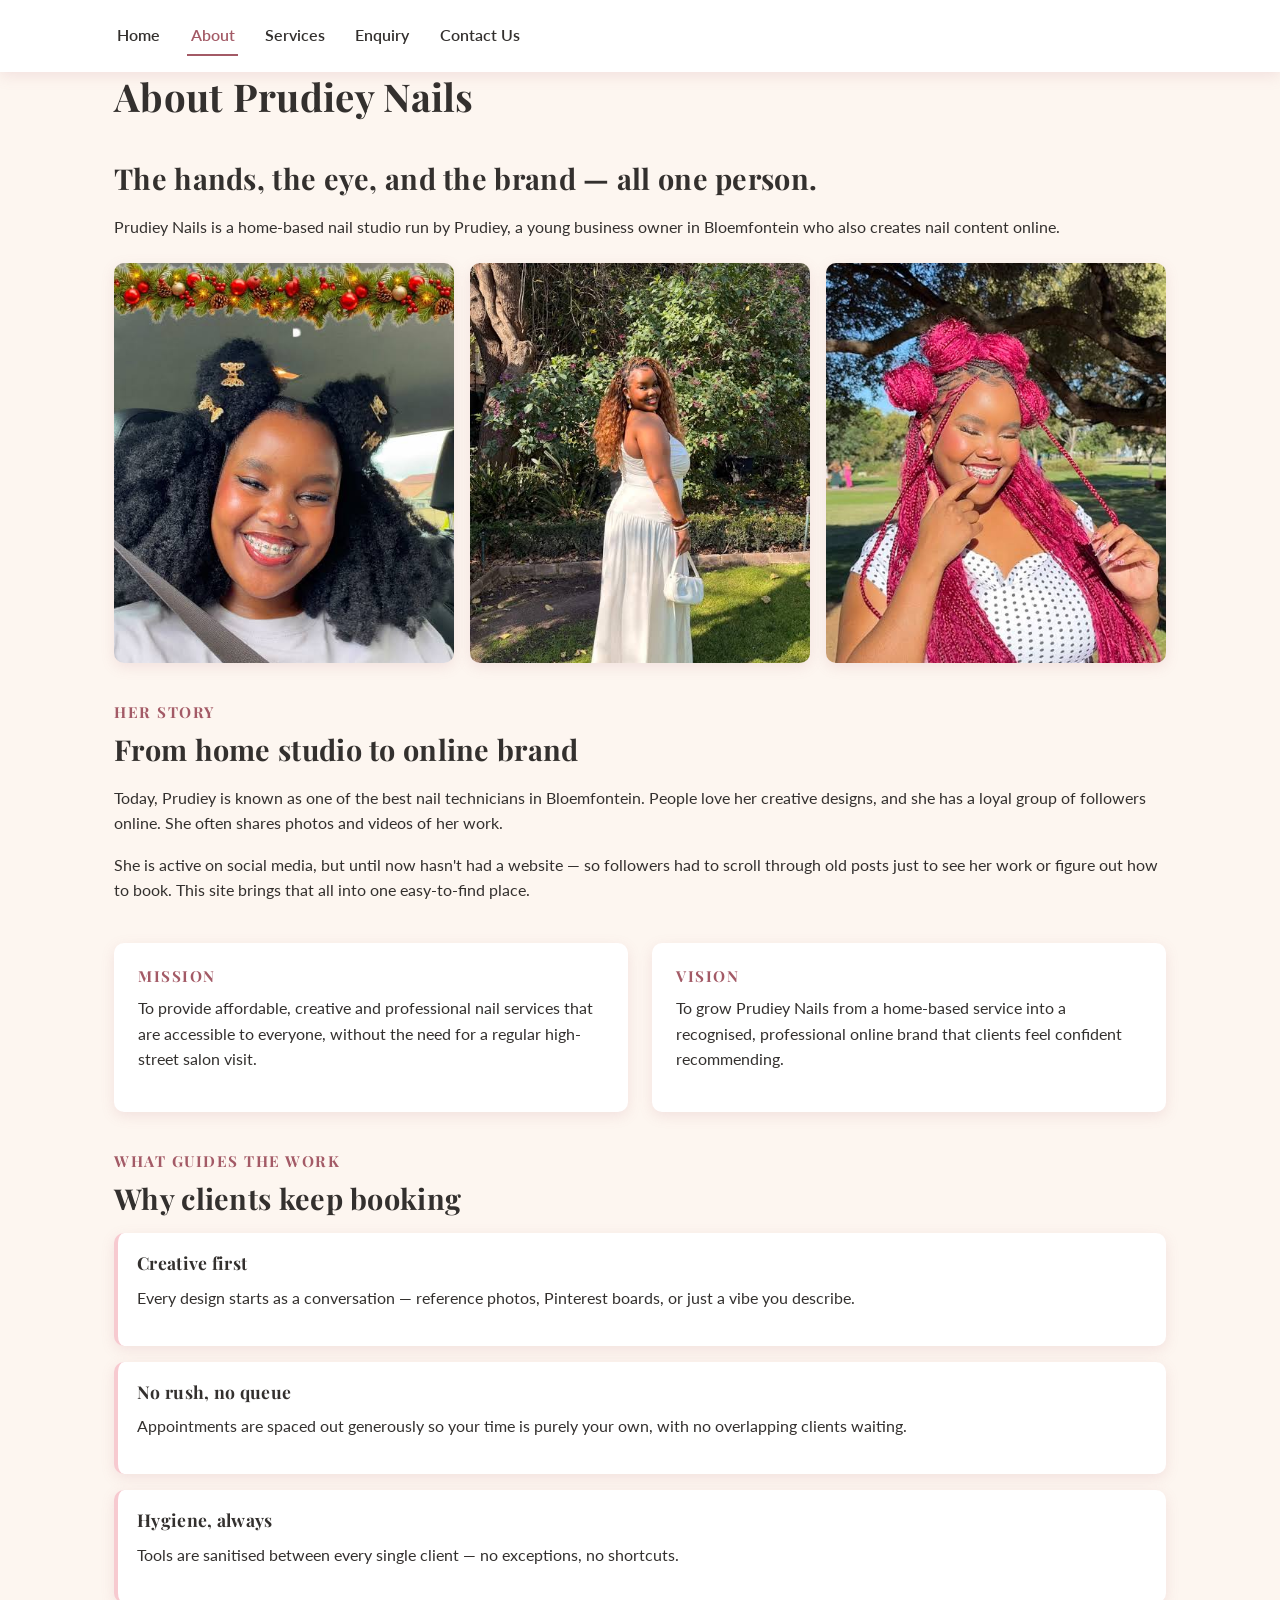
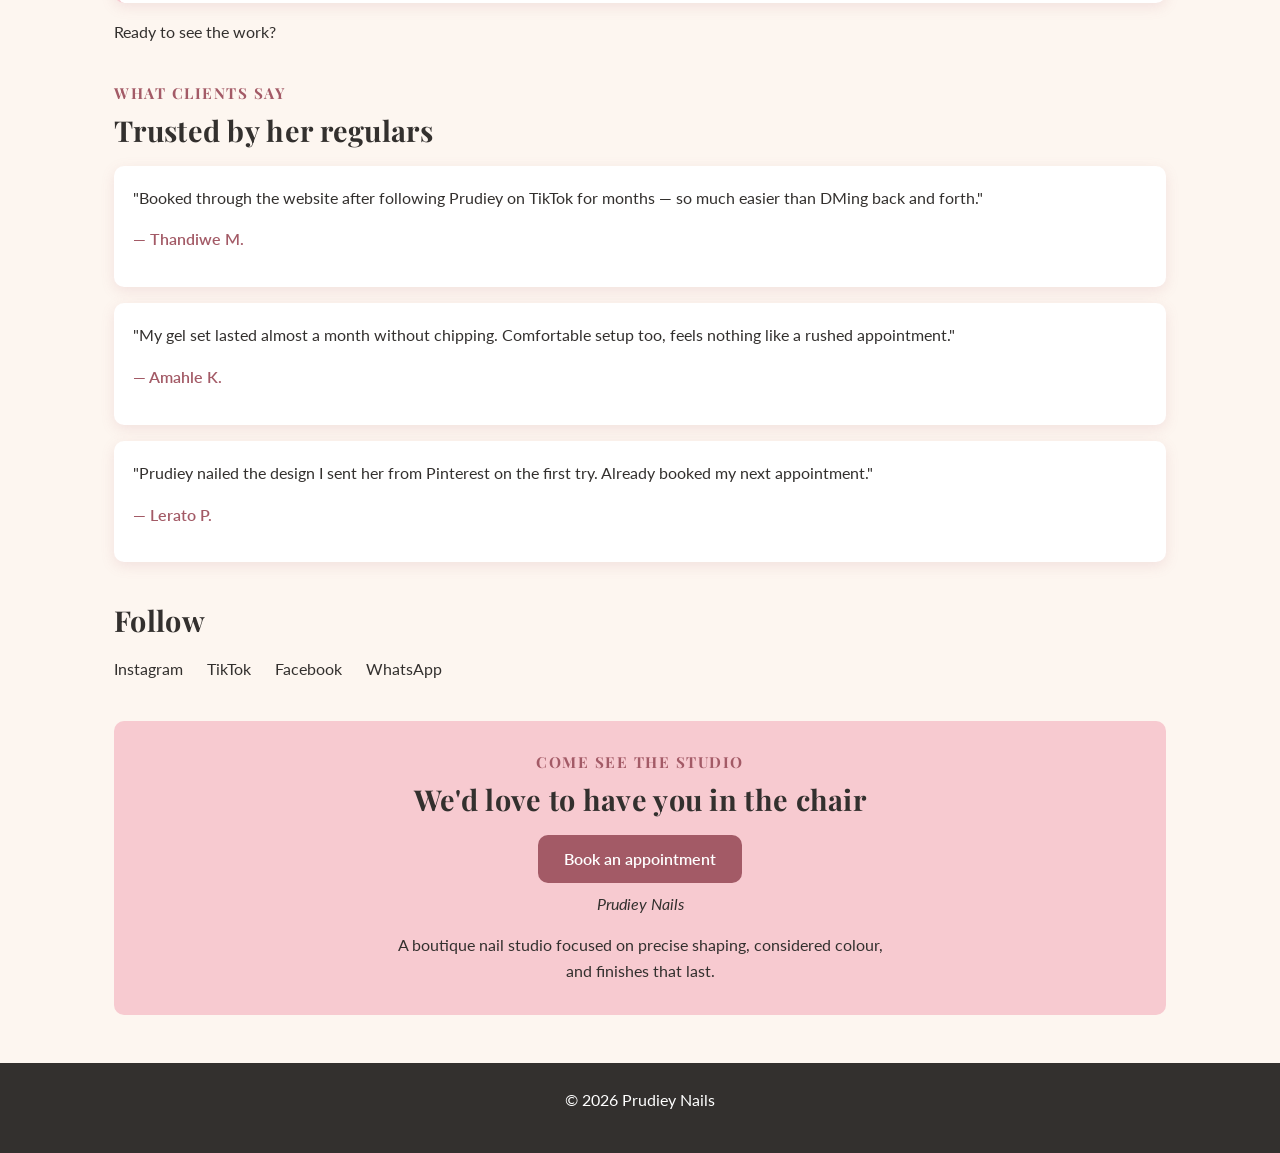
==== commit 3bc6b7ec: "Fix enquiry form markup, about page image paths, duplicate h1 and nav links, and add contact form ac" ====
--- a/pages/about.html
+++ b/pages/about.html
@@ -13,14 +13,13 @@
 
     <header>
         <nav>
-            <button id="menu-btn">Menu</button>
+            <button id="menu-btn" aria-label="Toggle navigation menu" aria-expanded="false" aria-controls="nav-links">Menu</button>
             <div class="nav-links" id="nav-links">
                 <a href="../index.html">Home</a>
                 <a href="about.html">About</a>
                 <a href="services.html">Services</a>
                 <a href="enquiry.html">Enquiry</a>
                 <a href="contact.html">Contact Us</a>
-                <a href="enquiry.html">Book Now</a>
             </div>
         </nav>
     </header>
@@ -36,9 +35,9 @@
                 <!-- Side-by-Side Images -->
             <!-- Three Side-by-Side Images -->
             <div class="three-image-gallery">
-                <img loading="lazy" src="../images/images (1).jpg" alt="Prudiey Nails close up portrait">
-                <img loading="lazy" src="../images/images (3).jpg" alt="Full length portrait outfit">
-                <img loading="lazy" src="../images/images (4).jpg" alt="Close-up of Prudiey's nail art design">
+                <img loading="lazy" width="400" height="400" src="../images/prudiey-nails-portrait.jpg" alt="Close-up portrait of Prudiey, Bloemfontein nail technician">
+                <img loading="lazy" width="400" height="400" src="../images/prudiey-full-length-portrait.jpg" alt="Full-length portrait of Prudiey in her outfit">
+                <img loading="lazy" width="400" height="400" src="../images/prudiey-nail-art-closeup.jpg" alt="Close-up of Prudiey's nail art design">
             </div>
 
             <!-- Brand Story & History -->
--- a/css/style.css
+++ b/css/style.css
@@ -19,7 +19,7 @@
 /* ---------- Base / Root Variables ---------- */
 :root {
   --blush-pink: #f7cad0;
-  --rose-gold: #b76e79;
+  --rose-gold: #a35a66;
   --cream: #fdf6f0;
   --charcoal: #33302e;
   --white: #ffffff;
@@ -50,7 +50,7 @@
 
 h1 { font-size: 2.4rem; }
 h2 { font-size: 1.8rem; }
-h3 { font-size: 1.3rem; color: var(--rose-gold); text-transform: uppercase; letter-spacing: 1.5px; font-size: 0.95rem; }
+h3 { color: var(--rose-gold); text-transform: uppercase; letter-spacing: 1.5px; font-size: 0.95rem; }
 h4 { font-size: 1.1rem; }
 
 p { margin-bottom: 1em; }
@@ -519,6 +519,17 @@
   to   { opacity: 1; transform: translateY(0); }
 }
 
+/* ---------- Google Maps embeds ---------- */
+.map-container { margin-bottom: 1.5rem; }
+
+.map-container .map-label { display: block; margin-bottom: 0.4rem; }
+
+.map-container iframe {
+  width: 100%;
+  max-width: 100%;
+  border-radius: var(--radius);
+}
+
 /* ============================================================
    RESPONSIVE BREAKPOINTS (must stay at the bottom of the file)
    ============================================================ */
